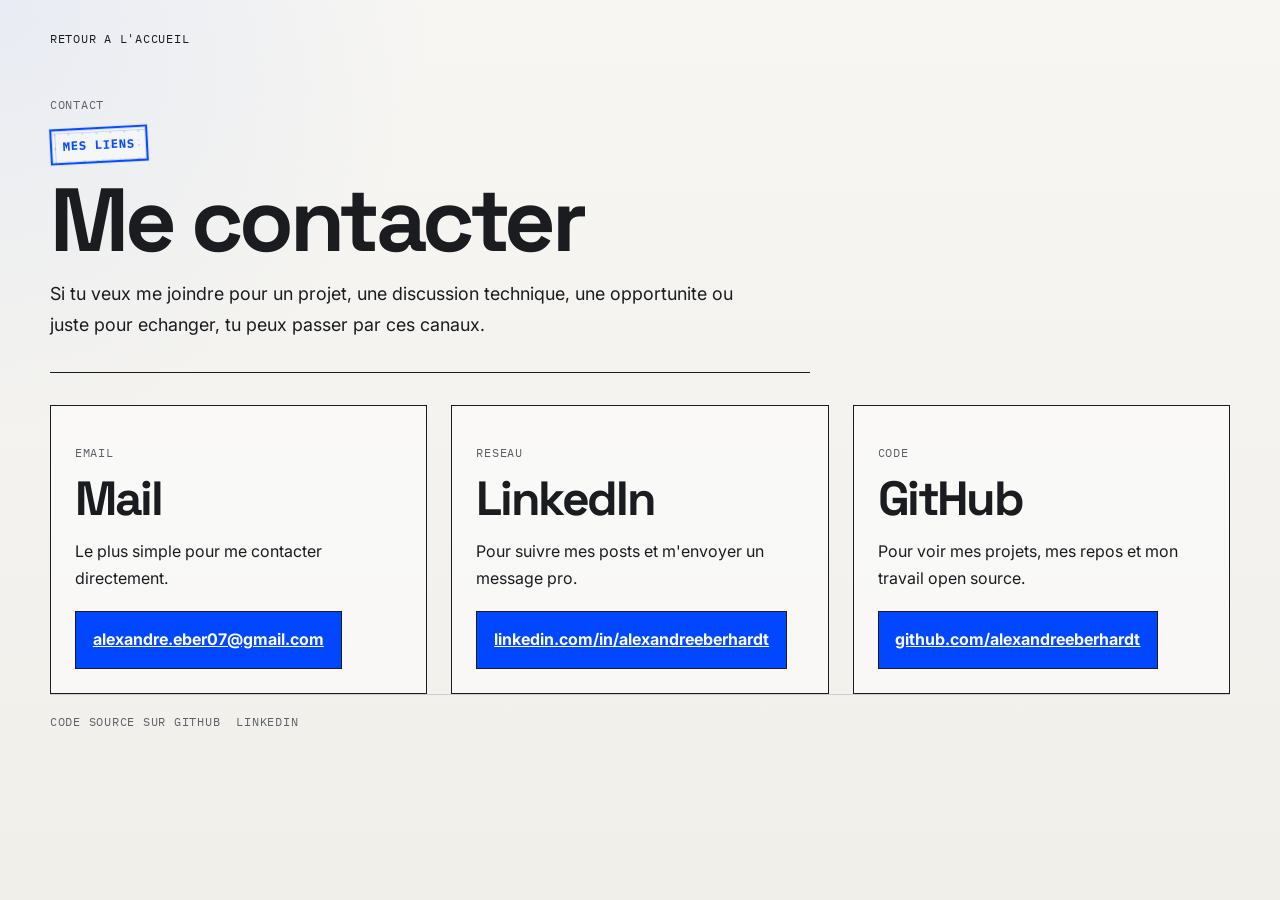
==== contact.html @ 13e3d1d6 "add contact and update description" ====
<!DOCTYPE html>
<html lang="fr">
  <head>
    <meta charset="UTF-8" />
    <meta name="viewport" content="width=device-width, initial-scale=1.0" />
    <title>Contact | Alexandre Eberhardt</title>
    <meta
      name="description"
      content="Contacter Alexandre Eberhardt par email, LinkedIn ou GitHub."
    />
    <link rel="preconnect" href="https://fonts.googleapis.com" />
    <link rel="preconnect" href="https://fonts.gstatic.com" crossorigin />
    <link
      href="https://fonts.googleapis.com/css2?family=IBM+Plex+Mono:wght@400;500;700&family=Inter:wght@400;500;600;700;800&family=Space+Grotesk:wght@500;700&display=swap"
      rel="stylesheet"
    />
    <link rel="stylesheet" href="./styles.css" />
  </head>
  <body class="contact-page">
    <div class="page-grain" aria-hidden="true"></div>

    <main class="contact-shell">
      <a class="back-link" href="./index.html">Retour a l'accueil</a>

      <section class="contact-hero">
        <p class="eyebrow">Contact</p>
        <p class="stamp stamp-inline">Mes liens</p>
        <h1>Me contacter</h1>
        <p class="contact-lead">
          Si tu veux me joindre pour un projet, une discussion technique, une
          opportunite ou juste pour echanger, tu peux passer par ces canaux.
        </p>
      </section>

      <section class="contact-grid" aria-label="Coordonnees">
        <article class="contact-card">
          <p class="meta">Email</p>
          <h2>Mail</h2>
          <p>Le plus simple pour me contacter directement.</p>
          <a class="button-link" href="mailto:alexandre.eber07@gmail.com">
            alexandre.eber07@gmail.com
          </a>
        </article>

        <article class="contact-card">
          <p class="meta">Reseau</p>
          <h2>LinkedIn</h2>
          <p>Pour suivre mes posts et m'envoyer un message pro.</p>
          <a
            class="button-link"
            href="https://linkedin.com/in/alexandreeberhardt"
            target="_blank"
            rel="noreferrer"
          >
            linkedin.com/in/alexandreeberhardt
          </a>
        </article>

        <article class="contact-card">
          <p class="meta">Code</p>
          <h2>GitHub</h2>
          <p>Pour voir mes projets, mes repos et mon travail open source.</p>
          <a
            class="button-link"
            href="https://github.com/alexandreeberhardt"
            target="_blank"
            rel="noreferrer"
          >
            github.com/alexandreeberhardt
          </a>
        </article>
      </section>
    </main>

    <footer class="site-footer">
      <a
        class="text-link"
        href="https://github.com/alexandreeberhardt/BlogAndBuild"
        target="_blank"
        rel="noreferrer"
      >
        Code source sur GitHub
      </a>
      <a
        class="text-link"
        href="https://linkedin.com/in/alexandreeberhardt"
        target="_blank"
        rel="noreferrer"
      >
        LinkedIn
      </a>
    </footer>
  </body>
</html>
---- styles.css ----
:root {
  --bg: #f7f6f3;
  --bg-strong: #f0efea;
  --surface: rgba(255, 255, 255, 0.52);
  --text: #1a1c20;
  --muted: #5d6168;
  --line: rgba(26, 28, 32, 0.16);
  --line-strong: #1a1c20;
  --accent: #0047ff;
  --accent-soft: rgba(0, 71, 255, 0.08);
  --font-display: "Space Grotesk", "Arial Black", sans-serif;
  --font-body: "Inter", Arial, sans-serif;
  --font-mono: "IBM Plex Mono", monospace;
  --content-width: 1180px;
  --reading-width: 66ch;
  --halftone-dark: rgba(26, 28, 32, 0.12);
  --halftone-accent: rgba(0, 71, 255, 0.15);
}

*,
*::before,
*::after {
  box-sizing: border-box;
}

html {
  scroll-behavior: smooth;
}

body {
  margin: 0;
  min-height: 100vh;
  color: var(--text);
  font-family: var(--font-body);
  line-height: 1.7;
  background:
    radial-gradient(circle at top left, rgba(0, 71, 255, 0.06), transparent 28%),
    linear-gradient(180deg, var(--bg) 0%, var(--bg-strong) 100%);
}

img {
  display: block;
  max-width: 100%;
}

a {
  color: inherit;
}

.page-grain {
  position: fixed;
  inset: 0;
  pointer-events: none;
  opacity: 0.04;
  background-image:
    radial-gradient(rgba(0, 0, 0, 0.18) 0.45px, transparent 0.45px),
    radial-gradient(rgba(0, 0, 0, 0.08) 0.45px, transparent 0.45px);
  background-position: 0 0, 9px 11px;
  background-size: 14px 14px, 17px 17px;
  mix-blend-mode: multiply;
}

.site-header,
main {
  position: relative;
  z-index: 1;
}

.site-header,
.hero,
.manifesto-band,
.articles-section,
.about-section,
.site-footer,
.article-shell {
  width: min(calc(100% - 2rem), var(--content-width));
  margin-inline: auto;
}

.site-header {
  display: flex;
  justify-content: space-between;
  align-items: baseline;
  gap: 1rem;
  padding: 1.5rem 0 0.85rem;
  border-bottom: 1px solid var(--line);
}

.site-kicker,
.meta,
.section-label,
.eyebrow,
.site-nav,
.article-number,
.back-link {
  font-family: var(--font-mono);
  font-size: 0.78rem;
  letter-spacing: 0.06em;
  text-transform: uppercase;
}

.site-kicker,
.meta,
.section-label,
.eyebrow,
.article-number {
  color: var(--muted);
}

.site-nav {
  display: flex;
  flex-wrap: wrap;
  gap: 1rem;
}

.site-nav a,
.text-link,
.archive-main h3 a,
.back-link {
  text-decoration: none;
}

.site-nav a:hover,
.site-nav a:focus-visible,
.text-link:hover,
.text-link:focus-visible,
.archive-item:hover h3,
.archive-item:focus-within h3 {
  color: var(--accent);
}

.hero {
  position: relative;
  overflow: hidden;
  display: grid;
  grid-template-columns: minmax(0, 1.45fr) minmax(240px, 0.55fr);
  gap: 2rem;
  padding: 3rem 0 2.5rem;
  align-items: end;
}

.hero::after {
  content: "";
  position: absolute;
  right: -6rem;
  top: 0.5rem;
  width: 28rem;
  height: 20rem;
  pointer-events: none;
  background-image:
    radial-gradient(circle, var(--halftone-accent) 0 1.2px, transparent 1.2px),
    radial-gradient(circle, rgba(0, 71, 255, 0.06) 0 3.5px, transparent 3.5px);
  background-size: 11px 11px, 32px 32px;
  background-position: 0 0, 6px 10px;
  mix-blend-mode: multiply;
  opacity: 0.85;
  transform: rotate(-8deg);
  mask-image: radial-gradient(circle at center, black 30%, transparent 78%);
}

.hero-copy {
  position: relative;
  z-index: 1;
  padding-left: clamp(0rem, 4vw, 2.5rem);
}

.stamp {
  display: inline-flex;
  align-items: center;
  justify-content: center;
  position: relative;
  width: fit-content;
  max-width: 100%;
  padding: 0.38rem 0.7rem 0.34rem;
  border: 2px solid var(--accent);
  color: var(--accent);
  font-family: var(--font-mono);
  font-size: 0.76rem;
  font-weight: 700;
  letter-spacing: 0.08em;
  text-transform: uppercase;
  background:
    radial-gradient(circle at 20% 30%, rgba(0, 71, 255, 0.16) 0 1px, transparent 1px),
    radial-gradient(circle at 80% 70%, rgba(0, 71, 255, 0.12) 0 1px, transparent 1px),
    rgba(255, 255, 255, 0.45);
  background-size: 14px 14px, 18px 18px, auto;
  box-shadow:
    inset 0 0 0 1px rgba(0, 71, 255, 0.2),
    0 0 0 1px rgba(0, 71, 255, 0.08);
  opacity: 0.96;
  mix-blend-mode: multiply;
  filter: saturate(1.05) contrast(1.02);
}

.stamp::before,
.stamp::after {
  content: "";
  position: absolute;
  inset: 0;
  pointer-events: none;
}

.stamp::before {
  border: 1px solid rgba(0, 71, 255, 0.38);
  transform: translate(2px, 2px) scale(0.98);
  opacity: 0.55;
}

.stamp::after {
  inset: 18% 10%;
  background-image: radial-gradient(rgba(0, 71, 255, 0.16) 0 0.7px, transparent 0.7px);
  background-size: 9px 9px;
  opacity: 0.4;
  mix-blend-mode: multiply;
}

.stamp-hero {
  margin: 0 0 1rem;
  transform: rotate(-6deg);
}

.stamp-inline {
  margin: 0 0 0.9rem;
  transform: rotate(-3deg);
}

.hero h1,
.section-heading h2,
.section-heading h3,
.archive-main h3,
.article-hero h1,
.article-body h2 {
  margin: 0;
  font-family: var(--font-display);
  font-weight: 700;
  letter-spacing: -0.05em;
}

.hero h1 {
  max-width: 11ch;
  font-size: clamp(3.2rem, 7vw, 6.5rem);
  line-height: 0.96;
}

.hero h1 span {
  color: var(--accent);
}

.hero-lead {
  max-width: 42rem;
  margin: 1.2rem 0 0;
  font-size: 1.1rem;
}

.hero-note {
  position: relative;
  z-index: 1;
  align-self: start;
  padding-top: 0.5rem;
}

.hero-note p {
  margin: 0.35rem 0 0;
}

.button-link,
.text-link,
.back-link {
  display: inline-flex;
  align-items: center;
  gap: 0.35rem;
}

.button-link {
  margin-top: 1.15rem;
  padding: 0.9rem 1.05rem;
  border: 1px solid var(--line-strong);
  background: var(--accent);
  color: #ffffff;
  font-weight: 700;
}

.button-link:hover,
.button-link:focus-visible {
  background: #0039cd;
}

.text-link {
  padding-bottom: 0.15rem;
  border-bottom: 2px solid transparent;
}

.text-link:hover,
.text-link:focus-visible,
.back-link:hover,
.back-link:focus-visible {
  border-color: currentColor;
}

.manifesto-band {
  position: relative;
  overflow: hidden;
  display: grid;
  grid-template-columns: repeat(4, 1fr);
  gap: 0;
  margin-bottom: 4rem;
  border-top: 1px solid var(--line-strong);
  border-bottom: 1px solid var(--line-strong);
}

.manifesto-band::after {
  content: "";
  position: absolute;
  inset: 0;
  pointer-events: none;
  background-image: radial-gradient(circle, var(--halftone-dark) 0 0.7px, transparent 0.7px);
  background-size: 10px 10px;
  opacity: 0.35;
  mask-image: linear-gradient(90deg, transparent, black 22%, black 78%, transparent);
}

.manifesto-band p {
  position: relative;
  z-index: 1;
  margin: 0;
  padding: 1rem 0.75rem;
  font-family: var(--font-mono);
  font-size: 0.82rem;
  text-transform: uppercase;
}

.manifesto-band p + p {
  border-left: 1px solid var(--line);
}


.section-heading {
  display: grid;
  grid-template-columns: 160px 1fr;
  gap: 1rem;
  align-items: end;
  padding-bottom: 0.9rem;
  border-bottom: 2px solid var(--line-strong);
}

.section-heading h2 {
  font-size: clamp(2.2rem, 5vw, 4.2rem);
  line-height: 0.94;
}

.section-heading h3 {
  font-size: clamp(1.8rem, 4vw, 3rem);
  line-height: 0.96;
}

.articles-section {
  padding-bottom: 4rem;
}

.archive-list {
  padding-top: 0.35rem;
}

.archive-item {
  display: grid;
  grid-template-columns: 140px minmax(0, 1fr) 220px;
  gap: 1.5rem;
  align-items: start;
  padding: 1.4rem 0;
  border-bottom: 1px solid var(--line-strong);
}

.archive-item-featured {
  position: relative;
  padding-top: 1.8rem;
}

.archive-item-featured::before {
  content: "";
  position: absolute;
  inset: 0 0 0 7.5rem;
  pointer-events: none;
  background:
    radial-gradient(circle, var(--halftone-dark) 0 0.8px, transparent 0.8px),
    linear-gradient(90deg, transparent 0%, rgba(0, 71, 255, 0.05) 100%);
  background-size: 12px 12px, auto;
  background-position: 0 0, 0 0;
  opacity: 0.5;
  mask-image: linear-gradient(110deg, transparent 0%, black 22%, black 72%, transparent 100%);
}

.archive-item-featured > * {
  position: relative;
  z-index: 1;
}

.archive-meta {
  padding-top: 0.35rem;
}

.archive-meta p {
  margin: 0 0 0.35rem;
}

.archive-main h3 {
  max-width: 16ch;
  font-size: clamp(1.7rem, 3vw, 3rem);
  line-height: 1;
}

.archive-main p {
  max-width: 56ch;
  margin: 0.8rem 0 0;
  font-size: 1.04rem;
}

.archive-actions {
  display: flex;
  flex-direction: column;
  align-items: flex-start;
  gap: 0.8rem;
  padding-top: 0.2rem;
}

.about-section {
  padding-bottom: 5rem;
}

.about-layout {
  display: grid;
  grid-template-columns: 160px minmax(0, 1fr) 260px;
  gap: 1rem 1.5rem;
  padding-top: 1.3rem;
}

.about-layout p {
  grid-column: 2;
  max-width: var(--reading-width);
  margin: 0;
}

.about-list {
  grid-column: 3;
  margin: 0;
  padding-left: 1.1rem;
  font-family: var(--font-mono);
  line-height: 1.85;
}

.site-footer {
  position: relative;
  z-index: 1;
  display: flex;
  flex-wrap: wrap;
  gap: 1rem;
  padding: 1rem 0 2rem;
  border-top: 1px solid var(--line);
  font-family: var(--font-mono);
  font-size: 0.78rem;
  letter-spacing: 0.06em;
  text-transform: uppercase;
  color: var(--muted);
}

.article-page {
  padding-bottom: 4rem;
}

.article-shell {
  padding-top: 1.5rem;
}

.back-link {
  margin-bottom: 2rem;
}

.article-hero {
  display: grid;
  grid-template-columns: 160px minmax(0, 1fr) 240px;
  gap: 1.5rem;
  align-items: start;
  padding-bottom: 2rem;
  margin-bottom: 2.2rem;
  border-bottom: 1px solid var(--line-strong);
}

.article-hero > div {
  grid-column: 2;
}

.article-hero h1 {
  max-width: 12ch;
  font-size: clamp(2.8rem, 6vw, 5.3rem);
  line-height: 0.95;
}

.article-lead {
  max-width: var(--reading-width);
  margin: 1rem 0 0;
  font-size: 1.12rem;
}

.article-sidecard {
  grid-column: 3;
  padding-top: 0.4rem;
  border-top: 1px solid var(--line);
  border-left: 1px solid var(--line);
  padding-left: 1rem;
}

.article-sidecard p {
  margin: 0.3rem 0;
}

.article-content-grid {
  display: grid;
  grid-template-columns: 160px minmax(0, 1fr) 240px;
  gap: 1.5rem;
}


.article-body {
  grid-column: 2;
  max-width: var(--reading-width);
}

.article-body h2 {
  margin: 2.5rem 0 0.9rem;
  font-size: clamp(1.7rem, 3.5vw, 2.6rem);
  line-height: 0.98;
}

.article-body h2:not(:first-of-type) {
  padding-top: 1.1rem;
  border-top: 1px solid var(--line);
}

.article-body p,
.article-body li {
  font-size: 1.05rem;
}

.article-body ul {
  padding-left: 1.1rem;
}

.article-pullquote {
  grid-column: 3;
  align-self: start;
  position: sticky;
  top: 1.5rem;
  padding-left: 1rem;
  border-left: 1px solid var(--line);
}

.article-pullquote p {
  margin: 0;
  font-family: var(--font-display);
  font-size: 1.35rem;
  line-height: 1.05;
  letter-spacing: -0.04em;
}

.contact-page {
  padding-bottom: 4rem;
}

.contact-shell {
  position: relative;
  z-index: 1;
  width: min(calc(100% - 2rem), var(--content-width));
  margin-inline: auto;
  padding-top: 1.5rem;
}

.contact-hero {
  max-width: 760px;
  padding-bottom: 2rem;
  margin-bottom: 2rem;
  border-bottom: 1px solid var(--line-strong);
}

.contact-hero h1,
.contact-card h2 {
  margin: 0;
  font-family: var(--font-display);
  font-weight: 700;
  letter-spacing: -0.05em;
}

.contact-hero h1 {
  font-size: clamp(3rem, 7vw, 5.8rem);
  line-height: 0.95;
}

.contact-lead {
  max-width: var(--reading-width);
  margin: 1rem 0 0;
  font-size: 1.12rem;
}

.contact-grid {
  display: grid;
  grid-template-columns: repeat(3, minmax(0, 1fr));
  gap: 1.5rem;
}

.contact-card {
  position: relative;
  overflow: hidden;
  padding: 1.5rem;
  border: 1px solid var(--line-strong);
  background: var(--surface);
}

.contact-card::after {
  content: "";
  position: absolute;
  inset: 0;
  pointer-events: none;
  background-image: radial-gradient(circle, var(--halftone-dark) 0 0.7px, transparent 0.7px);
  background-size: 10px 10px;
  opacity: 0.3;
  mask-image: linear-gradient(135deg, transparent 0%, black 40%, black 100%);
}

.contact-card > * {
  position: relative;
  z-index: 1;
}

.contact-card h2 {
  font-size: clamp(2rem, 4vw, 3rem);
  line-height: 0.96;
}

.contact-card p:last-of-type {
  margin-bottom: 0;
}

.contact-card .button-link {
  max-width: 100%;
  overflow-wrap: anywhere;
}

@media (max-width: 980px) {
  .hero,
  .section-heading,
  .archive-item,
  .about-layout,
  .article-hero,
  .article-content-grid,
  .manifesto-band,
  .contact-grid {
    grid-template-columns: 1fr;
  }

  .hero-copy,
  .article-hero > div,
  .article-body,
  .about-layout p,
  .about-list,
  .article-sidecard,
  .article-pullquote {
    grid-column: auto;
    padding-left: 0;
    border-left: 0;
  }

  .manifesto-band p + p {
    border-left: 0;
    border-top: 1px solid var(--line);
  }

  .archive-item,
  .archive-actions {
    gap: 0.9rem;
  }

  .archive-actions {
    flex-direction: row;
    flex-wrap: wrap;
  }

  .article-pullquote {
    position: static;
    padding-top: 0.5rem;
    border-top: 1px solid var(--line);
  }

  .hero::after {
    right: -9rem;
    width: 22rem;
    height: 16rem;
    opacity: 0.65;
  }

  .archive-item-featured::before {
    inset: 0;
  }
}

@media (max-width: 640px) {
  .site-header {
    flex-direction: column;
    align-items: flex-start;
  }

  .hero {
    padding-top: 2.2rem;
  }

  .hero h1,
  .section-heading h2,
  .section-heading h3,
  .archive-main h3,
  .article-hero h1 {
    max-width: 100%;
  }

  .hero::after {
    right: -8rem;
    top: 2rem;
    width: 18rem;
    height: 12rem;
  }
}
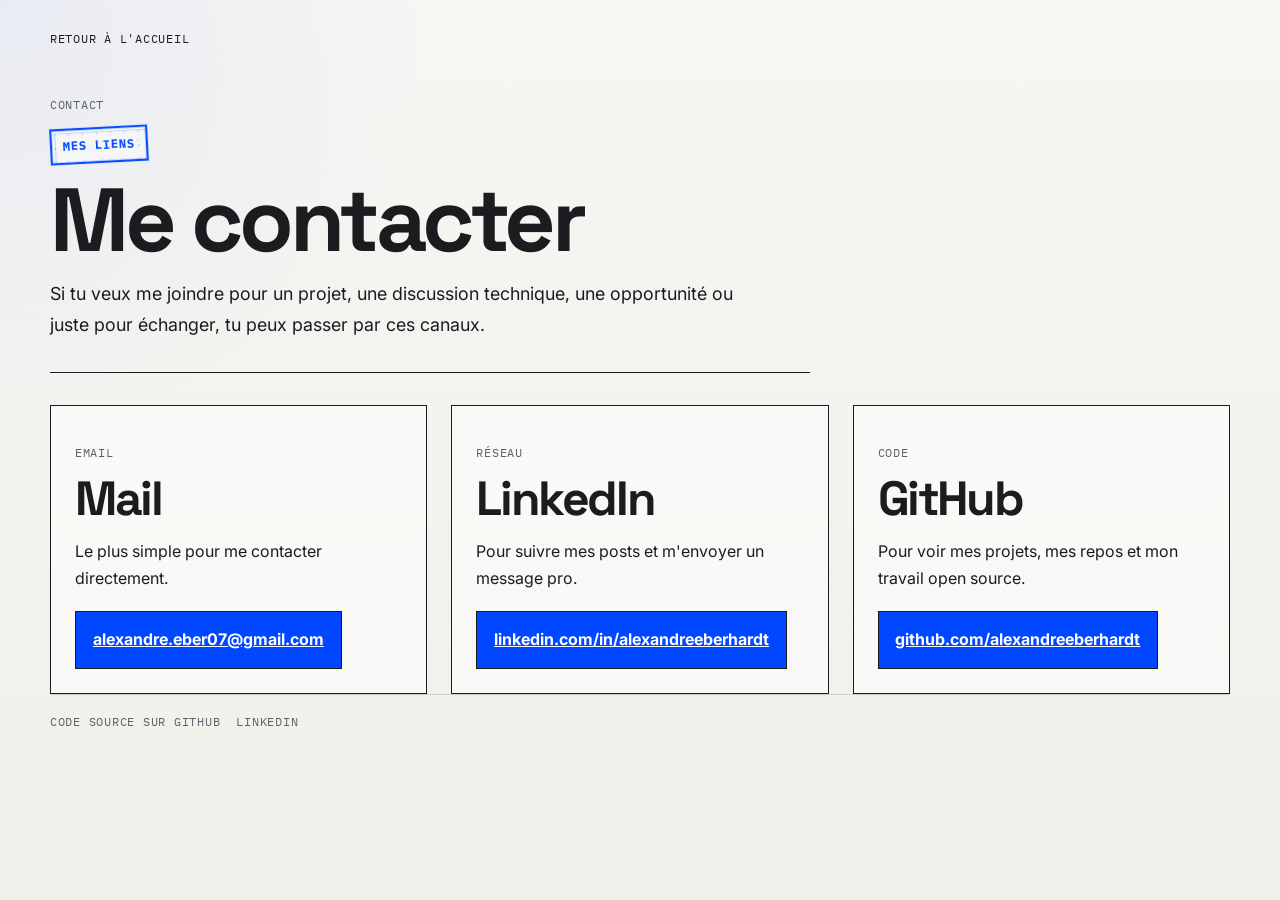
==== commit 32a05bd7: "correction accents et whoami" ====
--- a/contact.html
+++ b/contact.html
@@ -20,7 +20,7 @@
     <div class="page-grain" aria-hidden="true"></div>
 
     <main class="contact-shell">
-      <a class="back-link" href="./index.html">Retour a l'accueil</a>
+      <a class="back-link" href="./index.html">Retour à l'accueil</a>
 
       <section class="contact-hero">
         <p class="eyebrow">Contact</p>
@@ -28,11 +28,11 @@
         <h1>Me contacter</h1>
         <p class="contact-lead">
           Si tu veux me joindre pour un projet, une discussion technique, une
-          opportunite ou juste pour echanger, tu peux passer par ces canaux.
+          opportunité ou juste pour échanger, tu peux passer par ces canaux.
         </p>
       </section>
 
-      <section class="contact-grid" aria-label="Coordonnees">
+      <section class="contact-grid" aria-label="Coordonnées">
         <article class="contact-card">
           <p class="meta">Email</p>
           <h2>Mail</h2>
@@ -43,7 +43,7 @@
         </article>
 
         <article class="contact-card">
-          <p class="meta">Reseau</p>
+          <p class="meta">Réseau</p>
           <h2>LinkedIn</h2>
           <p>Pour suivre mes posts et m'envoyer un message pro.</p>
           <a
